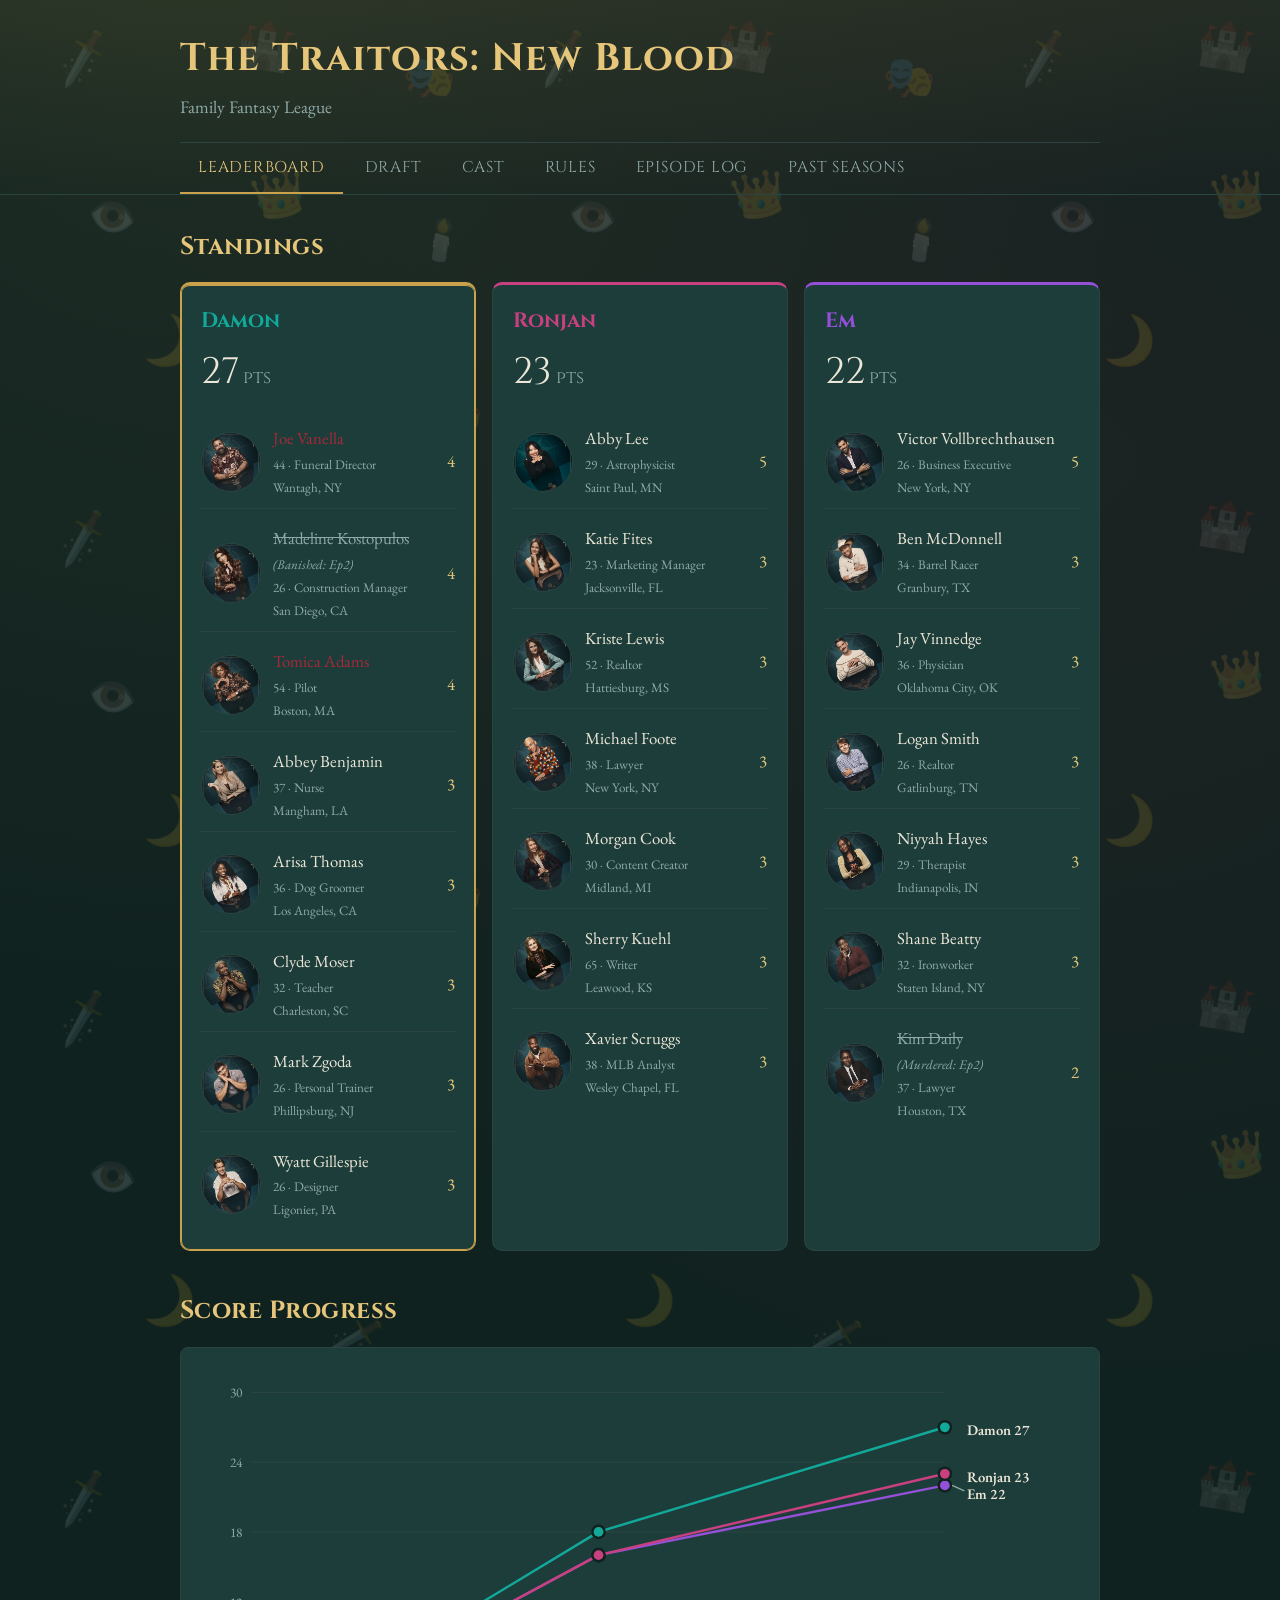
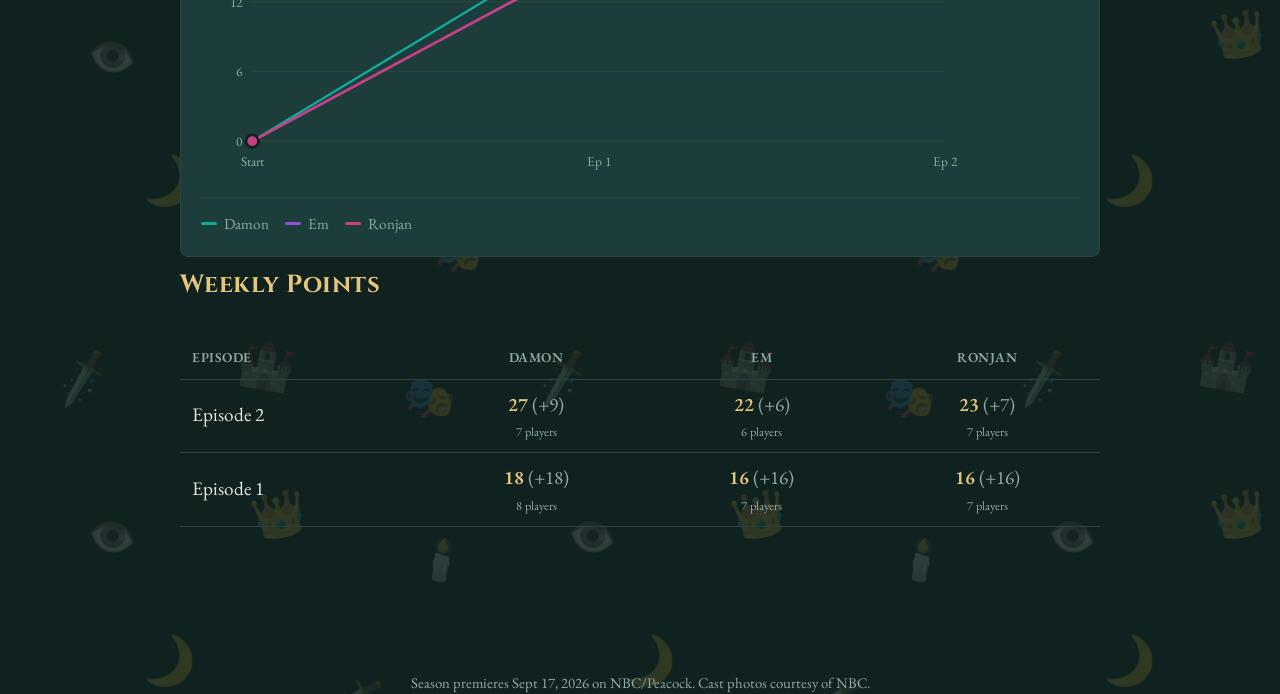
==== index.html @ eed666dd "Flip elimination note to "Verb: EpN" Ronjan's ask - "(Banished: Ep2)" reads better than "(Ep2, banis" ====
<!doctype html>
<html lang="en">
<head>
<meta charset="UTF-8">
<meta name="viewport" content="width=device-width, initial-scale=1.0">
<title>The Traitors: New Blood - Fantasy League</title>
<link rel="icon" href="data:image/svg+xml,%3Csvg xmlns='http://www.w3.org/2000/svg' viewBox='0 0 100 100'%3E%3Ctext y='.9em' font-size='90'%3E%F0%9F%97%A1%EF%B8%8F%3C/text%3E%3C/svg%3E">
<link rel="stylesheet" href="style.css">
</head>
<body>
<header class="site-header">
  <div class="wrap">
    <h1 class="site-title">The Traitors: New Blood</h1>
    <p class="site-subtitle">Family Fantasy League</p>
    <nav class="main-nav">
      <a href="index.html" class="active">Leaderboard</a>
      <a href="draft.html">Draft</a>
      <a href="cast.html">Cast</a>
      <a href="rules.html">Rules</a>
      <a href="log.html">Episode Log</a>
      <a href="season.html">Past Seasons</a>
    </nav>
  </div>
</header>

<div class="wrap">
  <h2>Standings</h2>
  <div id="leaderboard" class="owner-grid"></div>

  <h2>Score Progress</h2>
  <div id="chart-area"></div>

  <div id="weekly-section">
    <h2>Weekly Points</h2>
    <div class="table-scroll">
    <table class="history-table" id="weekly-table">
      <thead><tr id="weekly-head"></tr></thead>
      <tbody></tbody>
    </table>
    </div>
  </div>
</div>

<footer class="site-footer">Season premieres Sept 17, 2026 on NBC/Peacock. Cast photos courtesy of NBC.</footer>

<script type="module">
import {
  OWNERS, loadData, computeOwnerTotals, playerStatus, roleLabel, ELIMINATION_VERB,
  computeOwnerTotalsByEpisode, computeOwnerRosterCountsByEpisode,
} from './js/scoring.js';

const round1 = n => Math.round(n * 10) / 10;

const { players, events } = await loadData();

renderStandings();
renderScoreboard();

function renderStandings() {
  const { playerTotals, ownerTotals } = computeOwnerTotals(players, events);
  const drafted = players.some(p => p.owner);
  const board = document.getElementById('leaderboard');

  if (!drafted) {
    board.innerHTML = '<div class="empty-state">The draft hasn\'t happened yet. Head to the Draft page to get started.</div>';
    return;
  }

  const ranked = [...OWNERS].sort((a, b) => ownerTotals[b.id] - ownerTotals[a.id]);
  const topScore = ranked.length ? ownerTotals[ranked[0].id] : 0;

  board.innerHTML = ranked.map(owner => {
    const roster = players
      .filter(p => p.owner === owner.id)
      .sort((a, b) => (playerTotals[b.id] ?? 0) - (playerTotals[a.id] ?? 0));

    const rows = roster.map(p => {
      const pts = round1(playerTotals[p.id] ?? 0);
      const status = playerStatus(p.id, events);
      const isTraitor = roleLabel(p.id, events) !== 'Faithful';
      const cls = [status.eliminated ? 'eliminated' : '', isTraitor ? 'traitor' : ''].filter(Boolean).join(' ');
      const ptsCls = pts < 0 ? 'negative' : '';
      const elimNote = status.eliminated
        ? (() => {
            const verb = ELIMINATION_VERB[status.type] ?? status.type;
            const capVerb = verb.charAt(0).toUpperCase() + verb.slice(1);
            return ` <span class="pnote">(${capVerb}: Ep${status.episode})</span>`;
          })()
        : '';
      return `<li>
        <img class="avatar" src="${p.photo}" alt="">
        <span class="pinfo">
          <span class="pname ${cls}">${p.name}</span>${elimNote}
          <span class="pmeta">${p.age} &middot; ${p.profession}</span>
          <span class="pmeta">${p.hometown}</span>
        </span>
        <span class="ppoints ${ptsCls}">${pts}</span>
      </li>`;
    }).join('');

    const isLeader = ownerTotals[owner.id] === topScore && topScore !== 0;

    return `
      <div class="owner-card ${isLeader ? 'leader' : ''}" style="--owner-color: ${owner.color}">
        <h3>${owner.name}</h3>
        <div class="owner-score">${round1(ownerTotals[owner.id])}<span class="unit">pts</span></div>
        <ul class="roster-list">${rows || '<li><span class="pname">No players</span></li>'}</ul>
      </div>`;
  }).join('');
}

function renderScoreboard() {
  const rows = computeOwnerTotalsByEpisode(players, events);
  const rosterRows = computeOwnerRosterCountsByEpisode(players, events);
  const chartArea = document.getElementById('chart-area');

  if (rows.length < 2) {
    chartArea.innerHTML = '<div class="empty-state">No episodes logged yet. Check back after the premiere airs.</div>';
    document.getElementById('weekly-section').style.display = 'none';
    return;
  }

  renderChart(rows);
  renderWeeklyTable(rows, rosterRows);

  function renderChart(rows) {
    const W = 720, H = 340;
    const padL = 42, padR = 110, padT = 20, padB = 34;
    const plotW = W - padL - padR, plotH = H - padT - padB;

    const maxEp = rows[rows.length - 1].episode;
    const maxVal = Math.max(1, ...rows.flatMap(r => OWNERS.map(o => r.totals[o.id] ?? 0)));
    const yMax = Math.ceil(maxVal / 5) * 5 || 5;

    const x = ep => padL + (maxEp === 0 ? 0 : (ep / maxEp) * plotW);
    const y = val => padT + plotH - (val / yMax) * plotH;

    const svgNS = 'http://www.w3.org/2000/svg';
    const svg = document.createElementNS(svgNS, 'svg');
    svg.setAttribute('viewBox', `0 0 ${W} ${H}`);
    svg.classList.add('scoreboard-svg');
    svg.setAttribute('role', 'img');
    svg.setAttribute('aria-label', 'Cumulative fantasy points by owner, by episode');

    // Y gridlines (clean steps)
    const ySteps = 5;
    for (let i = 0; i <= ySteps; i++) {
      const val = (yMax / ySteps) * i;
      const gy = y(val);
      const line = document.createElementNS(svgNS, 'line');
      line.setAttribute('x1', padL); line.setAttribute('x2', W - padR);
      line.setAttribute('y1', gy); line.setAttribute('y2', gy);
      line.setAttribute('class', 'grid-line');
      svg.appendChild(line);

      const label = document.createElementNS(svgNS, 'text');
      label.setAttribute('x', padL - 8); label.setAttribute('y', gy + 4);
      label.setAttribute('class', 'axis-label'); label.setAttribute('text-anchor', 'end');
      label.textContent = String(round1(val));
      svg.appendChild(label);
    }

    // X ticks (episode numbers)
    rows.forEach(r => {
      const label = document.createElementNS(svgNS, 'text');
      label.setAttribute('x', x(r.episode)); label.setAttribute('y', H - padB + 20);
      label.setAttribute('class', 'axis-label'); label.setAttribute('text-anchor', 'middle');
      label.textContent = r.episode === 0 ? 'Start' : `Ep ${r.episode}`;
      svg.appendChild(label);
    });

    // Lines + end markers + end labels (with simple collision-nudge)
    const endYs = OWNERS.map(o => y(rows[rows.length - 1].totals[o.id] ?? 0));
    const minGap = 14;
    const nudged = endYs.slice();
    const order = OWNERS.map((_, i) => i).sort((a, b) => endYs[a] - endYs[b]);
    for (let i = 1; i < order.length; i++) {
      const prev = order[i - 1], cur = order[i];
      if (nudged[cur] - nudged[prev] < minGap) nudged[cur] = nudged[prev] + minGap;
    }

    OWNERS.forEach((owner, i) => {
      const pts = rows.map(r => `${x(r.episode)},${y(r.totals[owner.id] ?? 0)}`).join(' ');
      const poly = document.createElementNS(svgNS, 'polyline');
      poly.setAttribute('points', pts);
      poly.setAttribute('fill', 'none');
      poly.setAttribute('stroke', owner.color);
      poly.setAttribute('stroke-width', '2');
      poly.setAttribute('stroke-linejoin', 'round');
      poly.setAttribute('stroke-linecap', 'round');
      svg.appendChild(poly);

      rows.forEach(r => {
        const cx = x(r.episode), cy = y(r.totals[owner.id] ?? 0);
        const ring = document.createElementNS(svgNS, 'circle');
        ring.setAttribute('cx', cx); ring.setAttribute('cy', cy); ring.setAttribute('r', 6);
        ring.setAttribute('fill', 'var(--bg)');
        svg.appendChild(ring);
        const dot = document.createElementNS(svgNS, 'circle');
        dot.setAttribute('cx', cx); dot.setAttribute('cy', cy); dot.setAttribute('r', 4);
        dot.setAttribute('fill', owner.color);
        svg.appendChild(dot);
      });

      // End label: leader line if nudged away from its true end-y
      const trueEndY = endYs[i], labelY = nudged[i];
      const endX = x(rows[rows.length - 1].episode);
      if (Math.abs(labelY - trueEndY) > 0.5) {
        const leader = document.createElementNS(svgNS, 'line');
        leader.setAttribute('x1', endX + 6); leader.setAttribute('x2', endX + 16);
        leader.setAttribute('y1', trueEndY); leader.setAttribute('y2', labelY);
        leader.setAttribute('class', 'leader-line');
        svg.appendChild(leader);
      }
      const label = document.createElementNS(svgNS, 'text');
      label.setAttribute('x', endX + 18); label.setAttribute('y', labelY + 4);
      label.setAttribute('class', 'end-label');
      label.textContent = `${owner.name} ${round1(rows[rows.length - 1].totals[owner.id] ?? 0)}`;
      svg.appendChild(label);
    });

    // Crosshair + tooltip layer
    const crosshair = document.createElementNS(svgNS, 'line');
    crosshair.setAttribute('y1', padT); crosshair.setAttribute('y2', H - padB);
    crosshair.setAttribute('class', 'crosshair'); crosshair.setAttribute('visibility', 'hidden');
    svg.appendChild(crosshair);

    const hitLayer = document.createElementNS(svgNS, 'rect');
    hitLayer.setAttribute('x', padL); hitLayer.setAttribute('y', padT);
    hitLayer.setAttribute('width', plotW); hitLayer.setAttribute('height', plotH);
    hitLayer.setAttribute('fill', 'transparent');
    svg.appendChild(hitLayer);

    const wrap = document.createElement('div');
    wrap.className = 'scoreboard-chart card';
    wrap.appendChild(svg);

    const legend = document.createElement('div');
    legend.className = 'chart-legend';
    OWNERS.forEach(o => {
      const item = document.createElement('span');
      item.className = 'legend-item';
      const swatch = document.createElement('span');
      swatch.className = 'legend-swatch';
      swatch.style.background = o.color;
      item.appendChild(swatch);
      const label = document.createElement('span');
      label.textContent = o.name;
      item.appendChild(label);
      legend.appendChild(item);
    });
    wrap.appendChild(legend);

    const tooltip = document.createElement('div');
    tooltip.className = 'chart-tooltip';
    tooltip.hidden = true;
    wrap.appendChild(tooltip);

    function showTooltip(clientEp) {
      const r = rows.find(r => r.episode === clientEp);
      if (!r) return;
      tooltip.innerHTML = '';
      const title = document.createElement('div');
      title.className = 'tt-title';
      title.textContent = r.episode === 0 ? 'Start' : `Episode ${r.episode}`;
      tooltip.appendChild(title);
      OWNERS.forEach(o => {
        const row = document.createElement('div');
        row.className = 'tt-row';
        const key = document.createElement('span');
        key.className = 'tt-key';
        key.style.background = o.color;
        row.appendChild(key);
        const name = document.createElement('span');
        name.className = 'tt-name';
        name.textContent = o.name;
        row.appendChild(name);
        const val = document.createElement('span');
        val.className = 'tt-val';
        val.textContent = round1(r.totals[o.id] ?? 0);
        row.appendChild(val);
        tooltip.appendChild(row);
      });
      tooltip.hidden = false;
      const svgRect = svg.getBoundingClientRect();
      const scale = svgRect.width / W;
      const px = x(r.episode) * scale;
      tooltip.style.left = Math.min(px + 12, svgRect.width - tooltip.offsetWidth - 4) + 'px';
      tooltip.style.top = '4px';
      crosshair.setAttribute('x1', x(r.episode));
      crosshair.setAttribute('x2', x(r.episode));
      crosshair.setAttribute('visibility', 'visible');
    }

    function hideTooltip() {
      tooltip.hidden = true;
      crosshair.setAttribute('visibility', 'hidden');
    }

    function nearestEpisode(evtX) {
      const svgRect = svg.getBoundingClientRect();
      const scale = W / svgRect.width;
      const localX = (evtX - svgRect.left) * scale;
      let best = rows[0].episode, bestDist = Infinity;
      rows.forEach(r => {
        const d = Math.abs(x(r.episode) - localX);
        if (d < bestDist) { bestDist = d; best = r.episode; }
      });
      return best;
    }

    hitLayer.addEventListener('pointermove', evt => showTooltip(nearestEpisode(evt.clientX)));
    hitLayer.addEventListener('pointerleave', hideTooltip);
    hitLayer.addEventListener('pointerdown', evt => showTooltip(nearestEpisode(evt.clientX)));

    chartArea.appendChild(wrap);
  }

  function renderWeeklyTable(rows, rosterRows) {
    const head = document.getElementById('weekly-head');
    head.innerHTML = ['<th>Episode</th>', ...OWNERS.map(o => `<th>${o.name}</th>`)].join('');

    const tbody = document.querySelector('#weekly-table tbody');
    const body = [];
    for (let i = 1; i < rows.length; i++) {
      const prev = rows[i - 1], cur = rows[i];
      const roster = rosterRows[i].counts;
      const cells = OWNERS.map(o => {
        const cume = round1(cur.totals[o.id] ?? 0);
        const gain = round1(cume - round1(prev.totals[o.id] ?? 0));
        const deltaCls = gain < 0 ? ' negative' : '';
        const sign = gain > 0 ? '+' : '';
        const n = roster[o.id] ?? 0;
        const playerWord = n === 1 ? 'player' : 'players';
        return `<td class="score"><span class="wk-pts">${cume} <span class="wk-delta${deltaCls}">(${sign}${gain})</span></span><span class="wk-roster">${n} ${playerWord}</span></td>`;
      }).join('');
      body.push(`<tr><td class="pname">Episode ${cur.episode}</td>${cells}</tr>`);
    }
    body.reverse();
    tbody.innerHTML = body.join('');
  }
}
</script>
</body>
</html>
---- style.css ----
@import url('https://fonts.googleapis.com/css2?family=Cinzel:wght@500;700&family=EB+Garamond:wght@400;600;700&display=swap');

:root {
  --bg: #102220;
  --bg-raised: #163330;
  --bg-card: #1c3d39;
  --border: #2a4442;
  --gold: #c9a24b;
  --gold-bright: #e6c67a;
  --red: #a6293a;
  --green: #4f8f6b;
  --text: #ece6d8;
  --text-dim: #8faaa8;
  --font-display: 'Cinzel', Georgia, serif;
  --font-body: 'EB Garamond', Georgia, 'Times New Roman', serif;
  --bg-pattern: url("[data-uri]");
}

* { box-sizing: border-box; }

body {
  margin: 0;
  background-color: var(--bg);
  background-image:
    var(--bg-pattern),
    radial-gradient(circle at 15% 0%, rgba(201, 162, 75, 0.08), transparent 40%),
    radial-gradient(circle at 85% 20%, rgba(166, 41, 58, 0.08), transparent 45%);
  background-repeat: repeat, no-repeat, no-repeat;
  color: var(--text);
  font-family: var(--font-body);
  font-size: 1.2rem;
  line-height: 1.6;
}

a { color: var(--gold-bright); }

.wrap {
  max-width: 960px;
  margin: 0 auto;
  padding: 0 20px 64px;
}

header.site-header {
  border-bottom: 1px solid var(--border);
  background: linear-gradient(180deg, rgba(201,162,75,0.08), transparent);
  margin-bottom: 32px;
}

header.site-header .wrap {
  padding-top: 28px;
  padding-bottom: 0;
}

h1.site-title {
  font-family: var(--font-display);
  font-size: 2.4rem;
  letter-spacing: 0.03em;
  color: var(--gold-bright);
  margin: 0 0 4px;
}

.site-subtitle {
  color: var(--text-dim);
  margin: 0 0 20px;
  font-size: 1.1rem;
}

nav.main-nav {
  display: flex;
  flex-wrap: nowrap;
  gap: 4px;
  overflow-x: auto;
  border-top: 1px solid var(--border);
}

nav.main-nav a {
  flex: 0 0 auto;
  padding: 12px 18px;
  color: var(--text-dim);
  text-decoration: none;
  font-family: var(--font-display);
  font-size: 0.98rem;
  letter-spacing: 0.05em;
  text-transform: uppercase;
  border-bottom: 2px solid transparent;
  white-space: nowrap;
}

nav.main-nav a:hover { color: var(--gold-bright); }

nav.main-nav a.active {
  color: var(--gold-bright);
  border-bottom-color: var(--gold);
}

h2 {
  font-family: var(--font-display);
  color: var(--gold-bright);
  font-size: 1.55rem;
  letter-spacing: 0.02em;
  margin: 40px 0 16px;
}

h2:first-of-type { margin-top: 0; }

.card {
  background: var(--bg-card);
  border: 1px solid var(--border);
  border-radius: 8px;
  padding: 20px;
}

.owner-grid {
  display: grid;
  grid-template-columns: repeat(auto-fit, minmax(260px, 1fr));
  gap: 16px;
}

.owner-card {
  background: var(--bg-card);
  border: 1px solid var(--border);
  border-top: 3px solid var(--owner-color, var(--border));
  border-radius: 10px;
  padding: 20px;
}

.owner-card.leader {
  border-color: var(--gold);
  box-shadow: 0 0 0 1px var(--gold) inset;
}

.owner-card h3 {
  font-family: var(--font-display);
  color: var(--owner-color, var(--gold-bright));
  margin: 0 0 2px;
  font-size: 1.3rem;
}

.owner-score {
  font-family: var(--font-display);
  font-size: 2.3rem;
  color: var(--text);
  margin: 4px 0 14px;
}

.owner-score .unit { font-size: 1.1rem; color: var(--text-dim); margin-left: 4px; }

.roster-list {
  list-style: none;
  margin: 0;
  padding: 0;
  display: flex;
  flex-direction: column;
  gap: 6px;
}

.roster-list li {
  display: flex;
  align-items: center;
  gap: 12px;
  padding: 10px 0;
  border-bottom: 1px solid var(--border);
  font-size: 1.05rem;
}

.roster-list li:last-child { border-bottom: none; }

.roster-list .pinfo {
  display: flex;
  flex-direction: column;
  gap: 2px;
  min-width: 0;
  flex: 1;
}

.avatar {
  width: 30px;
  height: 30px;
  border-radius: 50%;
  object-fit: cover;
  object-position: top center;
  flex: 0 0 auto;
  border: 1px solid var(--border);
}

.roster-list .avatar { width: 60px; height: 60px; }

.roster-list .pname { color: var(--text); }
.roster-list .pname.eliminated { color: var(--text-dim); text-decoration: line-through; }
.roster-list .pname.traitor { color: var(--red); }
.roster-list .pmeta { display: block; font-size: 0.82rem; color: var(--text-dim); }
.roster-list .pnote { display: block; font-size: 0.82rem; color: var(--text-dim); font-style: italic; }
.roster-list .ppoints { flex: 0 0 auto; color: var(--gold-bright); font-variant-numeric: tabular-nums; }
.roster-list .ppoints.negative { color: var(--red); }

.empty-state {
  color: var(--text-dim);
  font-style: italic;
  padding: 24px;
  text-align: center;
  border: 1px dashed var(--border);
  border-radius: 8px;
}

table.rules-table {
  width: 100%;
  border-collapse: collapse;
  margin: 16px 0 32px;
}

table.rules-table th, table.rules-table td {
  text-align: left;
  padding: 10px 12px;
  border-bottom: 1px solid var(--border);
}

table.rules-table th {
  color: var(--text-dim);
  font-weight: 600;
  font-size: 0.9rem;
  text-transform: uppercase;
  letter-spacing: 0.04em;
}

table.rules-table td.points {
  font-variant-numeric: tabular-nums;
  text-align: right;
  color: var(--gold-bright);
  white-space: nowrap;
}

table.rules-table td.points.negative { color: var(--red); }

.prose p { margin: 0 0 14px; color: var(--text); }
.prose ul { margin: 0 0 14px; padding-left: 22px; }
.prose li { margin-bottom: 6px; }

/* Draft page */
.draft-status {
  display: flex;
  align-items: center;
  justify-content: space-between;
  flex-wrap: wrap;
  gap: 12px;
  margin-bottom: 20px;
}

.on-the-clock {
  font-family: var(--font-display);
  font-size: 1.3rem;
}

.on-the-clock .owner-name { color: var(--gold-bright); }

.btn {
  font-family: var(--font-body);
  font-size: 1rem;
  font-weight: 600;
  padding: 9px 16px;
  border-radius: 6px;
  border: 1px solid var(--border);
  background: var(--bg-raised);
  color: var(--text);
  cursor: pointer;
}

.btn:hover { border-color: var(--gold); color: var(--gold-bright); }
.btn:disabled { opacity: 0.4; cursor: not-allowed; }

.btn.primary { border-color: var(--gold); color: var(--gold-bright); }

.draft-board {
  display: grid;
  grid-template-columns: repeat(auto-fit, minmax(220px, 1fr));
  gap: 16px;
  margin-bottom: 32px;
}

.pool-grid {
  display: grid;
  grid-template-columns: repeat(auto-fill, minmax(280px, 1fr));
  gap: 16px;
}

.pool-card {
  display: flex;
  flex-direction: column;
  align-items: stretch;
  background: var(--bg-card);
  border: 1px solid var(--border);
  border-radius: 10px;
  padding: 0;
  overflow: hidden;
  cursor: pointer;
  text-align: left;
}

.pool-card:hover { border-color: var(--gold); }

.pool-card .photo-wrap {
  width: 100%;
  aspect-ratio: 3 / 4;
  overflow: hidden;
  background: var(--bg-raised);
}

.pool-card .photo-wrap img {
  width: 100%;
  height: 100%;
  object-fit: cover;
  object-position: top center;
  display: block;
}

.pool-card .pinfo {
  min-width: 0;
  padding: 12px 14px;
}

.pool-card .pname {
  display: block;
  font-weight: 600;
  color: var(--text);
  font-size: 1.2rem;
}

.pool-card .pmeta {
  display: block;
  font-size: 1rem;
  color: var(--text-dim);
  margin-top: 3px;
}

/* Cast profile page */
.cast-grid {
  display: grid;
  grid-template-columns: repeat(auto-fill, minmax(190px, 1fr));
  gap: 16px;
}

.cast-card {
  background: var(--bg-card);
  border: 1px solid var(--border);
  border-radius: 10px;
  overflow: hidden;
}

.cast-card .photo-wrap {
  width: 100%;
  aspect-ratio: 3 / 4;
  overflow: hidden;
  background: var(--bg-raised);
}

.cast-card img {
  width: 100%;
  height: 100%;
  object-fit: cover;
  object-position: top center;
  display: block;
}

.cast-card .cast-info { padding: 12px 14px; }

.cast-card .cast-name {
  font-family: var(--font-display);
  color: var(--gold-bright);
  font-size: 1.15rem;
  margin: 0 0 2px;
}

.cast-card .cast-meta {
  color: var(--text-dim);
  font-size: 0.98rem;
  margin: 0;
}

.photo-credit {
  color: var(--text-dim);
  font-size: 0.92rem;
  margin: -8px 0 20px;
}

.actions-row {
  display: flex;
  gap: 10px;
  flex-wrap: wrap;
  margin: 20px 0;
}

/* Log page */
.log-list { display: flex; flex-direction: column; gap: 10px; }

.log-episode {
  font-family: var(--font-display);
  color: var(--gold-bright);
  font-size: 1.35rem;
  margin: 28px 0 10px;
}

.log-row {
  display: flex;
  justify-content: space-between;
  gap: 12px;
  padding: 10px 14px;
  background: var(--bg-card);
  border: 1px solid var(--border);
  border-radius: 6px;
  font-size: 1.05rem;
}

.log-row .lp { font-weight: 600; }
.log-row .le { color: var(--text-dim); }
.log-row .lpts { font-variant-numeric: tabular-nums; color: var(--gold-bright); white-space: nowrap; }
.log-row .lpts.negative { color: var(--red); }

footer.site-footer {
  text-align: center;
  color: var(--text-dim);
  font-size: 0.92rem;
  margin-top: 48px;
}

/* Past Seasons */
.season-grid {
  display: grid;
  grid-template-columns: repeat(auto-fit, minmax(260px, 1fr));
  gap: 16px;
}

.season-card {
  display: block;
  background: var(--bg-card);
  border: 1px solid var(--border);
  border-radius: 10px;
  padding: 20px;
  text-decoration: none;
  color: inherit;
}

.season-card:hover { border-color: var(--gold); }

.season-card h3 {
  font-family: var(--font-display);
  color: var(--gold-bright);
  margin: 0 0 8px;
  font-size: 1.2rem;
}

.season-card .winners { color: var(--text); font-weight: 600; margin: 0 0 6px; }
.season-card .note { color: var(--text-dim); margin: 0; font-size: 0.95rem; }

.season-tabs {
  display: flex;
  flex-wrap: nowrap;
  overflow-x: auto;
  gap: 8px;
  margin-bottom: 24px;
}

.season-tabs a {
  flex: 0 0 auto;
  padding: 8px 16px;
  border: 1px solid var(--border);
  border-radius: 20px;
  color: var(--text-dim);
  text-decoration: none;
  font-family: var(--font-display);
  font-size: 0.9rem;
  white-space: nowrap;
}

.season-tabs a.active {
  color: var(--gold-bright);
  border-color: var(--gold);
}

table.history-table {
  width: 100%;
  border-collapse: collapse;
  margin: 16px 0 32px;
}

table.history-table th, table.history-table td {
  text-align: left;
  padding: 10px 12px;
  border-bottom: 1px solid var(--border);
}

table.history-table th {
  color: var(--text-dim);
  font-weight: 600;
  font-size: 0.85rem;
  text-transform: uppercase;
  letter-spacing: 0.04em;
}

table.history-table td.rank { color: var(--text-dim); font-variant-numeric: tabular-nums; }
table.history-table td.score { font-variant-numeric: tabular-nums; color: var(--gold-bright); text-align: right; font-weight: 600; }
table.history-table tr.winner-row { background: rgba(201, 162, 75, 0.08); }
table.history-table td.pname { white-space: nowrap; }

.table-scroll { overflow-x: auto; }

.role-badge {
  display: inline-block;
  padding: 2px 9px;
  border-radius: 20px;
  font-size: 0.82rem;
  border: 1px solid var(--border);
  color: var(--text-dim);
}

.role-badge.traitor { color: var(--red); border-color: var(--red); }
.role-badge.recruited { color: var(--gold-bright); border-color: var(--gold); }

/* Draft summary (post-draft) */
.summary-pick {
  display: flex;
  align-items: center;
  gap: 14px;
  padding: 12px 0;
  border-bottom: 1px solid var(--border);
}

.summary-pick:last-child { border-bottom: none; }

.summary-pick .thumb {
  width: 52px;
  height: 52px;
  border-radius: 10px;
  object-fit: cover;
  object-position: top center;
  flex: 0 0 auto;
  border: 1px solid var(--border);
}

.summary-pick .info { min-width: 0; flex: 1; }
.summary-pick .pname { display: block; font-weight: 600; color: var(--text); }
.summary-pick .pmeta { display: block; font-size: 0.85rem; color: var(--text-dim); margin-top: 2px; }
.summary-pick .pickno { flex: 0 0 auto; font-family: var(--font-display); color: var(--gold-bright); font-size: 0.95rem; }

/* Scoreboard chart */
.scoreboard-chart {
  position: relative;
  margin-bottom: 8px;
}

.scoreboard-svg {
  width: 100%;
  height: auto;
  display: block;
  font-family: var(--font-body);
  overflow: visible;
}

.scoreboard-svg .grid-line { stroke: var(--border); stroke-width: 1; }
.scoreboard-svg .axis-label { fill: var(--text-dim); font-size: 11px; }
.scoreboard-svg .end-label { fill: var(--text); font-size: 12px; font-weight: 600; dominant-baseline: middle; }
.scoreboard-svg .leader-line { stroke: var(--text-dim); stroke-width: 1; }
.scoreboard-svg .crosshair { stroke: var(--text-dim); stroke-width: 1; stroke-dasharray: 3 3; }

.chart-legend {
  display: flex;
  flex-wrap: wrap;
  gap: 16px;
  margin-top: 14px;
  padding-top: 14px;
  border-top: 1px solid var(--border);
}

.legend-item {
  display: flex;
  align-items: center;
  gap: 7px;
  color: var(--text-dim);
  font-size: 0.95rem;
}

.legend-swatch {
  display: inline-block;
  width: 16px;
  height: 3px;
  border-radius: 2px;
}

.chart-tooltip {
  position: absolute;
  background: var(--bg-raised);
  border: 1px solid var(--border);
  border-radius: 6px;
  padding: 8px 10px;
  pointer-events: none;
  min-width: 130px;
  box-shadow: 0 4px 12px rgba(0,0,0,0.35);
}

.chart-tooltip .tt-title {
  font-family: var(--font-display);
  color: var(--gold-bright);
  font-size: 0.88rem;
  margin-bottom: 6px;
}

.chart-tooltip .tt-row {
  display: flex;
  align-items: center;
  gap: 7px;
  font-size: 0.92rem;
  padding: 2px 0;
}

.chart-tooltip .tt-key {
  display: inline-block;
  width: 12px;
  height: 3px;
  border-radius: 2px;
  flex: 0 0 auto;
}

.chart-tooltip .tt-name { color: var(--text-dim); flex: 1; }
.chart-tooltip .tt-val { color: var(--text); font-weight: 600; font-variant-numeric: tabular-nums; }

table.history-table td.score.negative { color: var(--red); }

#weekly-table th:not(:first-child),
#weekly-table td.score {
  text-align: center;
}

.wk-pts { display: block; }
.wk-delta { color: var(--text-dim); font-weight: 400; }
.wk-delta.negative { color: var(--red); }
.wk-roster {
  display: block;
  font-weight: 400;
  font-size: 0.78rem;
  color: var(--text-dim);
  font-variant-numeric: tabular-nums;
  margin-top: 2px;
}
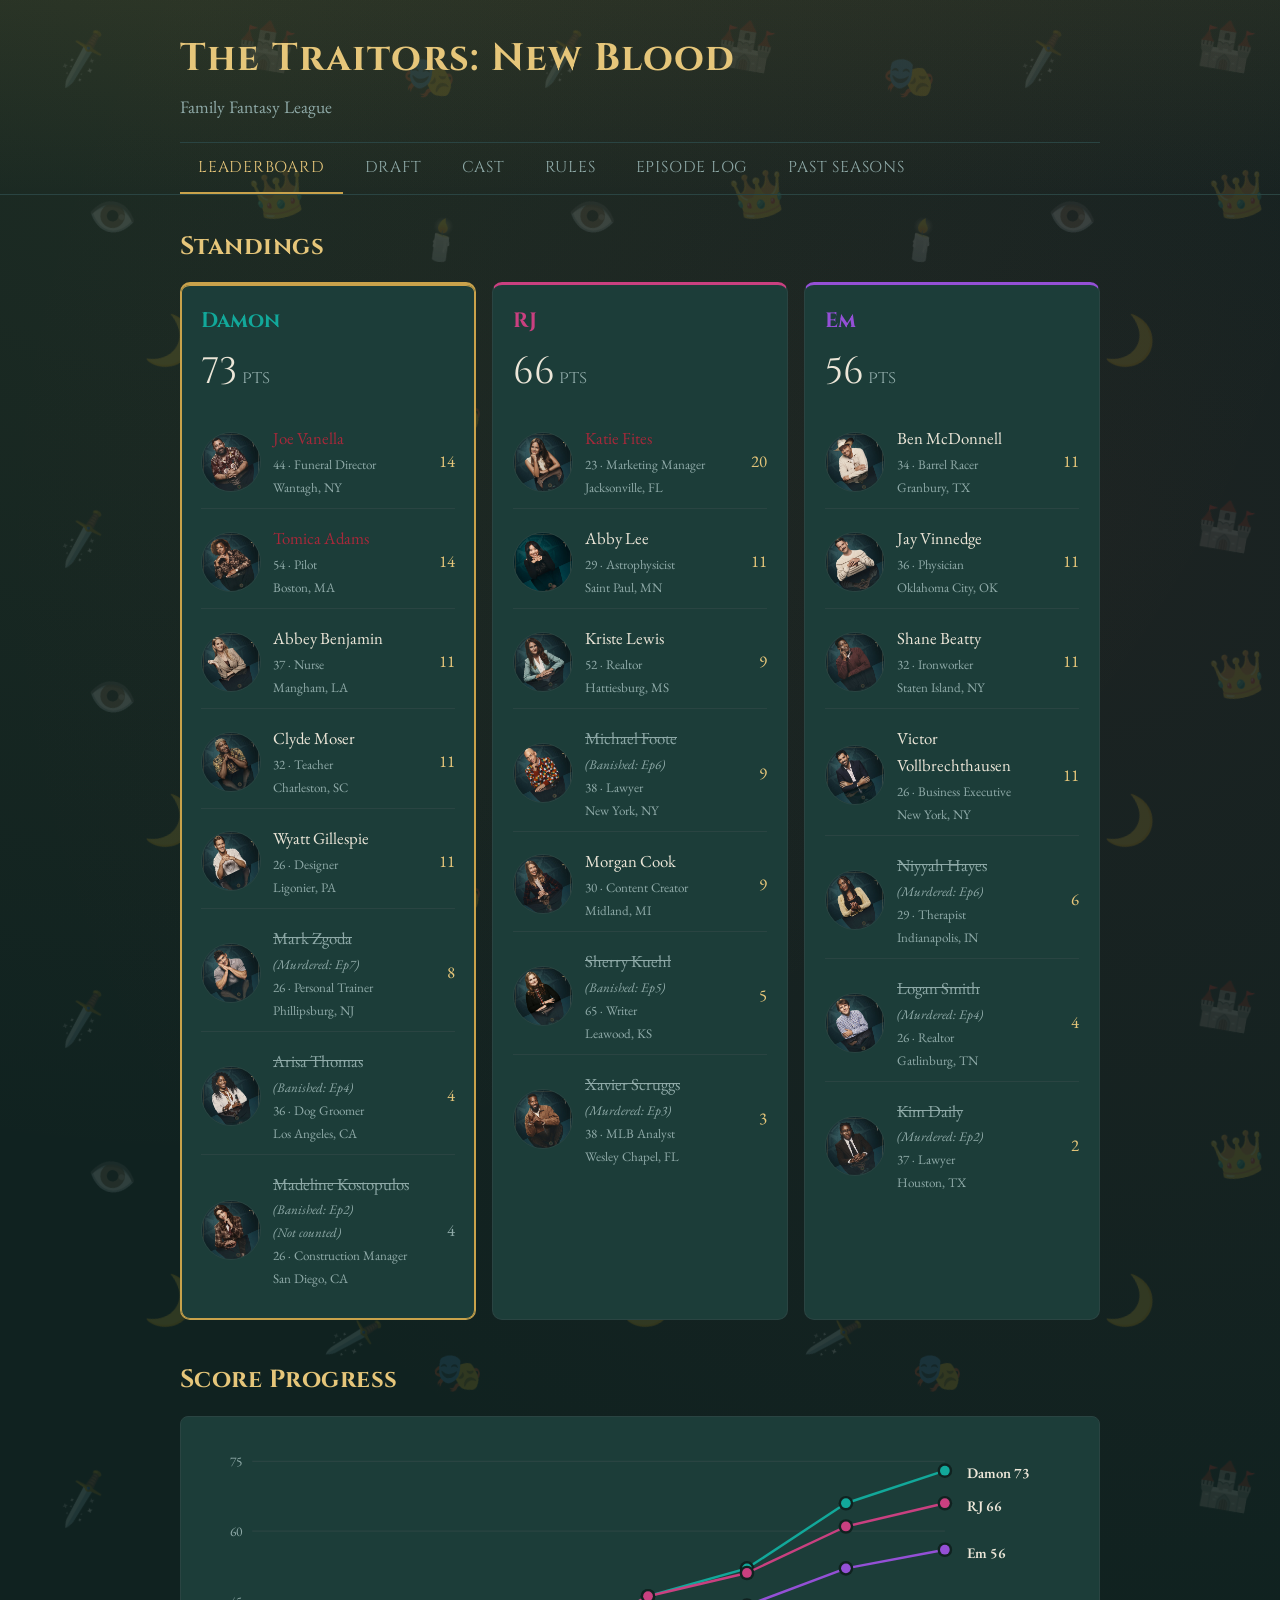
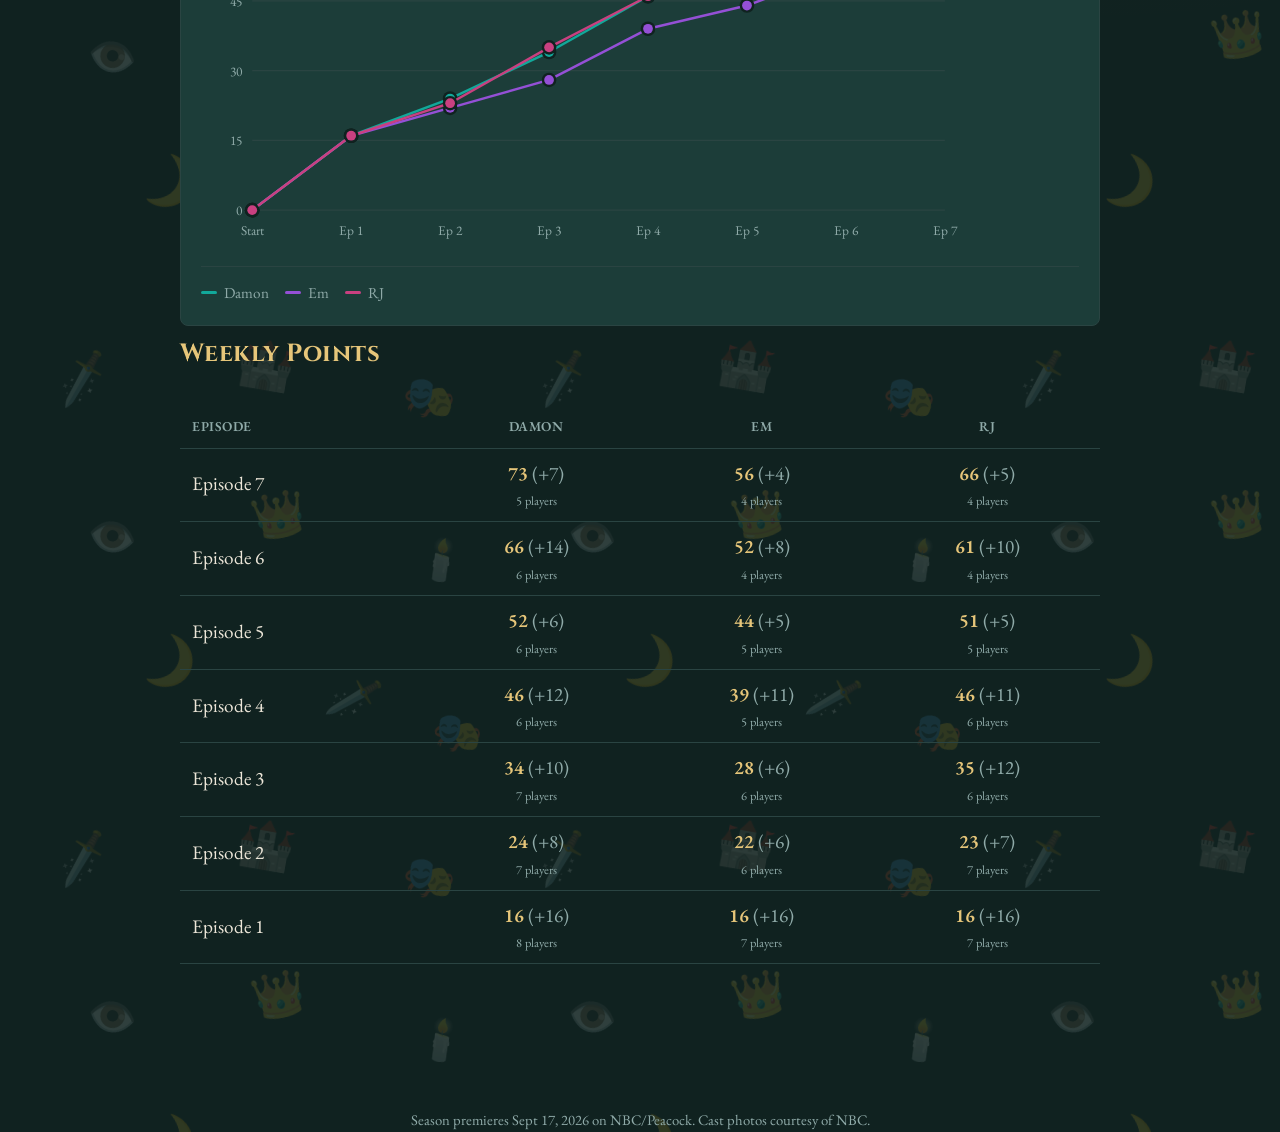
==== commit 414527e7: "Count only each team's top 7 scorers; drop Damon's lowest Co-Authored-By: Claude Opus 5.5 <noreply@a" ====
--- a/index.html
+++ b/index.html
@@ -57,7 +57,7 @@
 renderScoreboard();
 
 function renderStandings() {
-  const { playerTotals, ownerTotals } = computeOwnerTotals(players, events);
+  const { playerTotals, ownerTotals, droppedPlayers } = computeOwnerTotals(players, events);
   const drafted = players.some(p => p.owner);
   const board = document.getElementById('leaderboard');
 
@@ -79,7 +79,9 @@
       const status = playerStatus(p.id, events);
       const isTraitor = roleLabel(p.id, events) !== 'Faithful';
       const cls = [status.eliminated ? 'eliminated' : '', isTraitor ? 'traitor' : ''].filter(Boolean).join(' ');
-      const ptsCls = pts < 0 ? 'negative' : '';
+      const dropped = droppedPlayers.has(p.id);
+      const ptsCls = [pts < 0 ? 'negative' : '', dropped ? 'dropped' : ''].filter(Boolean).join(' ');
+      const dropNote = dropped ? ' <span class="pnote">(Not counted)</span>' : '';
       const elimNote = status.eliminated
         ? (() => {
             const verb = ELIMINATION_VERB[status.type] ?? status.type;
@@ -90,7 +92,7 @@
       return `<li>
         <img class="avatar" src="${p.photo}" alt="">
         <span class="pinfo">
-          <span class="pname ${cls}">${p.name}</span>${elimNote}
+          <span class="pname ${cls}">${p.name}</span>${elimNote}${dropNote}
           <span class="pmeta">${p.age} &middot; ${p.profession}</span>
           <span class="pmeta">${p.hometown}</span>
         </span>
@@ -341,5 +343,6 @@
   }
 }
 </script>
+<script src="js/iframe-resize.js"></script>
 </body>
 </html>
--- a/style.css
+++ b/style.css
@@ -192,6 +192,7 @@
 .roster-list .pnote { display: block; font-size: 0.82rem; color: var(--text-dim); font-style: italic; }
 .roster-list .ppoints { flex: 0 0 auto; color: var(--gold-bright); font-variant-numeric: tabular-nums; }
 .roster-list .ppoints.negative { color: var(--red); }
+.roster-list .ppoints.dropped { color: var(--text-dim); }
 
 .empty-state {
   color: var(--text-dim);
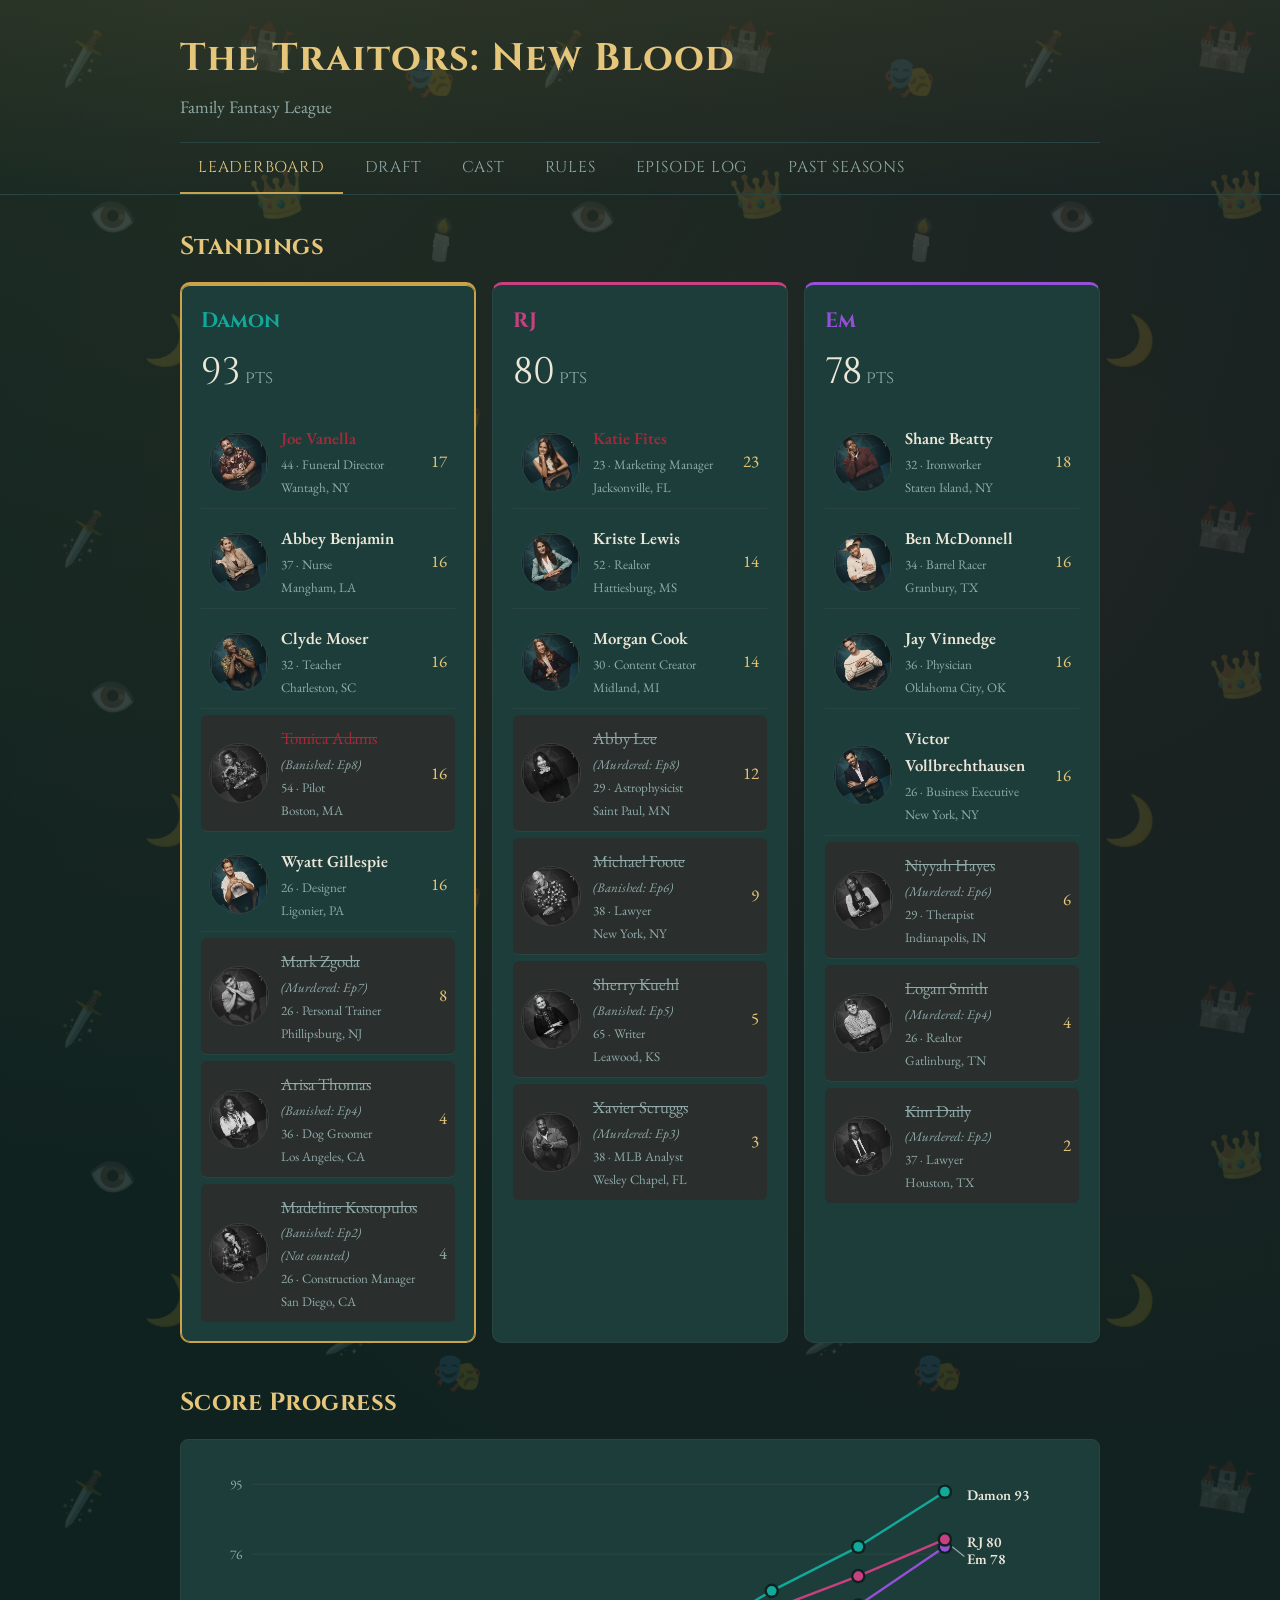
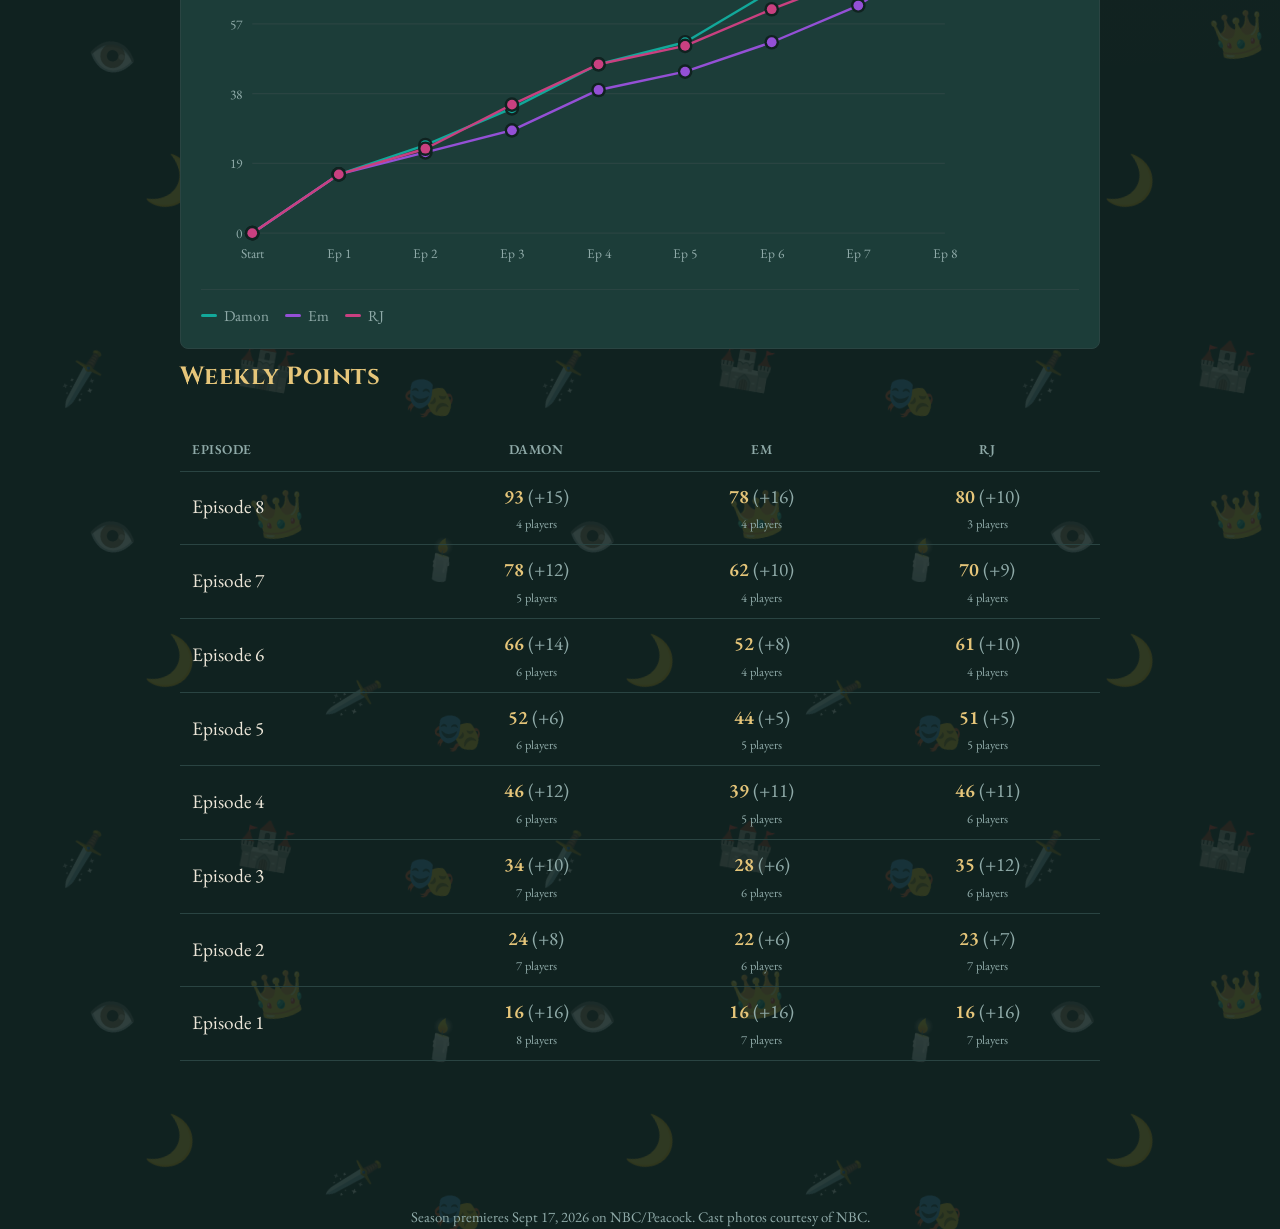
==== commit 1d6dce0c: "Standings: bold living players, gray out eliminated rows Eliminated rows get a gray background and a" ====
--- a/index.html
+++ b/index.html
@@ -89,7 +89,7 @@
             return ` <span class="pnote">(${capVerb}: Ep${status.episode})</span>`;
           })()
         : '';
-      return `<li>
+      return `<li${status.eliminated ? ' class="out"' : ''}>
         <img class="avatar" src="${p.photo}" alt="">
         <span class="pinfo">
           <span class="pname ${cls}">${p.name}</span>${elimNote}${dropNote}
@@ -106,7 +106,7 @@
       <div class="owner-card ${isLeader ? 'leader' : ''}" style="--owner-color: ${owner.color}">
         <h3>${owner.name}</h3>
         <div class="owner-score">${round1(ownerTotals[owner.id])}<span class="unit">pts</span></div>
-        <ul class="roster-list">${rows || '<li><span class="pname">No players</span></li>'}</ul>
+        <ul class="roster-list standings-roster">${rows || '<li><span class="pname">No players</span></li>'}</ul>
       </div>`;
   }).join('');
 }
--- a/style.css
+++ b/style.css
@@ -187,6 +187,11 @@
 
 .roster-list .pname { color: var(--text); }
 .roster-list .pname.eliminated { color: var(--text-dim); text-decoration: line-through; }
+.standings-roster li { padding: 10px 8px; }
+.standings-roster .pname { font-weight: 600; }
+.standings-roster .pname.eliminated { font-weight: 400; }
+.standings-roster li.out { background: #2a2e2d; border-radius: 6px; }
+.standings-roster li.out .avatar { filter: grayscale(1); }
 .roster-list .pname.traitor { color: var(--red); }
 .roster-list .pmeta { display: block; font-size: 0.82rem; color: var(--text-dim); }
 .roster-list .pnote { display: block; font-size: 0.82rem; color: var(--text-dim); font-style: italic; }
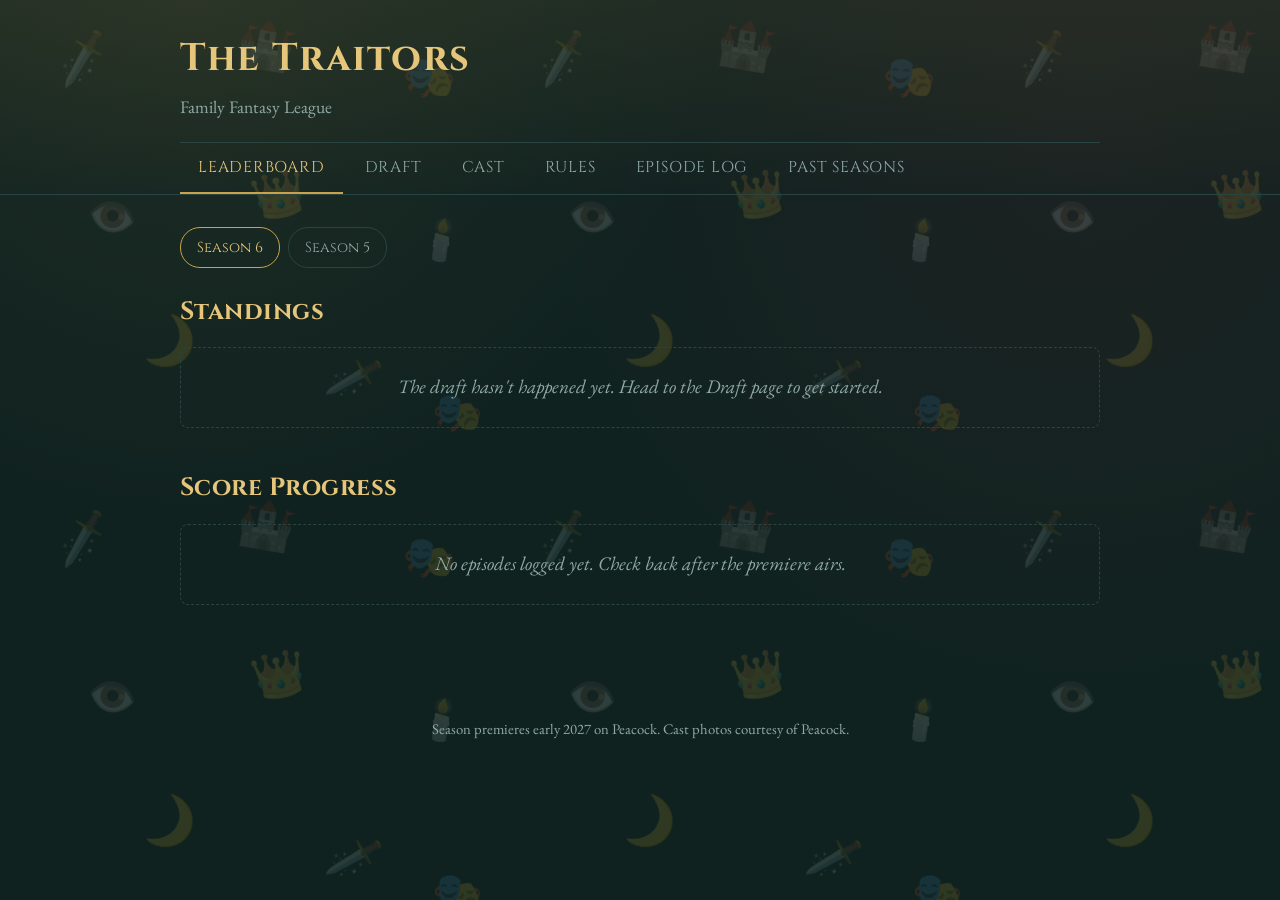
==== commit 33b26bee: "Retool for multiple league seasons; add Season 6 cast Per-season data (data/seasons/N) and photos (i" ====
--- a/index.html
+++ b/index.html
@@ -3,14 +3,14 @@
 <head>
 <meta charset="UTF-8">
 <meta name="viewport" content="width=device-width, initial-scale=1.0">
-<title>The Traitors: New Blood - Fantasy League</title>
+<title>The Traitors - Fantasy League</title>
 <link rel="icon" href="data:image/svg+xml,%3Csvg xmlns='http://www.w3.org/2000/svg' viewBox='0 0 100 100'%3E%3Ctext y='.9em' font-size='90'%3E%F0%9F%97%A1%EF%B8%8F%3C/text%3E%3C/svg%3E">
 <link rel="stylesheet" href="style.css">
 </head>
 <body>
 <header class="site-header">
   <div class="wrap">
-    <h1 class="site-title">The Traitors: New Blood</h1>
+    <h1 class="site-title">The Traitors</h1>
     <p class="site-subtitle">Family Fantasy League</p>
     <nav class="main-nav">
       <a href="index.html" class="active">Leaderboard</a>
@@ -24,6 +24,7 @@
 </header>
 
 <div class="wrap">
+  <div class="season-tabs" id="league-season-tabs"></div>
   <h2>Standings</h2>
   <div id="leaderboard" class="owner-grid"></div>
 
@@ -41,17 +42,20 @@
   </div>
 </div>
 
-<footer class="site-footer">Season premieres Sept 17, 2026 on NBC/Peacock. Cast photos courtesy of NBC.</footer>
+<footer class="site-footer"></footer>
 
 <script type="module">
 import {
   OWNERS, loadData, computeOwnerTotals, playerStatus, roleLabel, ELIMINATION_VERB,
   computeOwnerTotalsByEpisode, computeOwnerRosterCountsByEpisode,
 } from './js/scoring.js';
+import { loadLeague, applySeasonChrome, champBadge, champBadgeText, metaLines } from './js/season.js';
 
 const round1 = n => Math.round(n * 10) / 10;
 
-const { players, events } = await loadData();
+const { league, season } = await loadLeague();
+applySeasonChrome(league, season);
+const { players, events } = await loadData(season.id);
 
 renderStandings();
 renderScoreboard();
@@ -93,8 +97,7 @@
         <img class="avatar" src="${p.photo}" alt="">
         <span class="pinfo">
           <span class="pname ${cls}">${p.name}</span>${elimNote}${dropNote}
-          <span class="pmeta">${p.age} &middot; ${p.profession}</span>
-          <span class="pmeta">${p.hometown}</span>
+          ${metaLines(p).map(m => `<span class="pmeta">${m}</span>`).join('')}
         </span>
         <span class="ppoints ${ptsCls}">${pts}</span>
       </li>`;
@@ -104,7 +107,7 @@
 
     return `
       <div class="owner-card ${isLeader ? 'leader' : ''}" style="--owner-color: ${owner.color}">
-        <h3>${owner.name}</h3>
+        <h3>${owner.name}${champBadge(owner.id, season)}</h3>
         <div class="owner-score">${round1(ownerTotals[owner.id])}<span class="unit">pts</span></div>
         <ul class="roster-list standings-roster">${rows || '<li><span class="pname">No players</span></li>'}</ul>
       </div>`;
@@ -217,7 +220,7 @@
       const label = document.createElementNS(svgNS, 'text');
       label.setAttribute('x', endX + 18); label.setAttribute('y', labelY + 4);
       label.setAttribute('class', 'end-label');
-      label.textContent = `${owner.name} ${round1(rows[rows.length - 1].totals[owner.id] ?? 0)}`;
+      label.textContent = `${owner.name}${champBadgeText(owner.id, season)} ${round1(rows[rows.length - 1].totals[owner.id] ?? 0)}`;
       svg.appendChild(label);
     });
 
@@ -247,7 +250,7 @@
       swatch.style.background = o.color;
       item.appendChild(swatch);
       const label = document.createElement('span');
-      label.textContent = o.name;
+      label.innerHTML = o.name + champBadge(o.id, season);
       item.appendChild(label);
       legend.appendChild(item);
     });
@@ -275,7 +278,7 @@
         row.appendChild(key);
         const name = document.createElement('span');
         name.className = 'tt-name';
-        name.textContent = o.name;
+        name.textContent = o.name + champBadgeText(o.id, season);
         row.appendChild(name);
         const val = document.createElement('span');
         val.className = 'tt-val';
@@ -320,7 +323,7 @@
 
   function renderWeeklyTable(rows, rosterRows) {
     const head = document.getElementById('weekly-head');
-    head.innerHTML = ['<th>Episode</th>', ...OWNERS.map(o => `<th>${o.name}</th>`)].join('');
+    head.innerHTML = ['<th>Episode</th>', ...OWNERS.map(o => `<th>${o.name}${champBadge(o.id, season)}</th>`)].join('');
 
     const tbody = document.querySelector('#weekly-table tbody');
     const body = [];
--- a/style.css
+++ b/style.css
@@ -645,3 +645,20 @@
   font-variant-numeric: tabular-nums;
   margin-top: 2px;
 }
+
+/* Reigning champion badge, shown next to last season's winner all season long */
+.champ-badge {
+  display: inline-block;
+  margin-left: 4px;
+  padding: 1px 7px;
+  border: 1px solid var(--gold);
+  border-radius: 10px;
+  color: var(--gold-bright);
+  font-family: var(--font-display);
+  font-size: 0.72em;
+  font-weight: 600;
+  letter-spacing: 0.02em;
+  line-height: 1.4;
+  white-space: nowrap;
+  vertical-align: middle;
+}
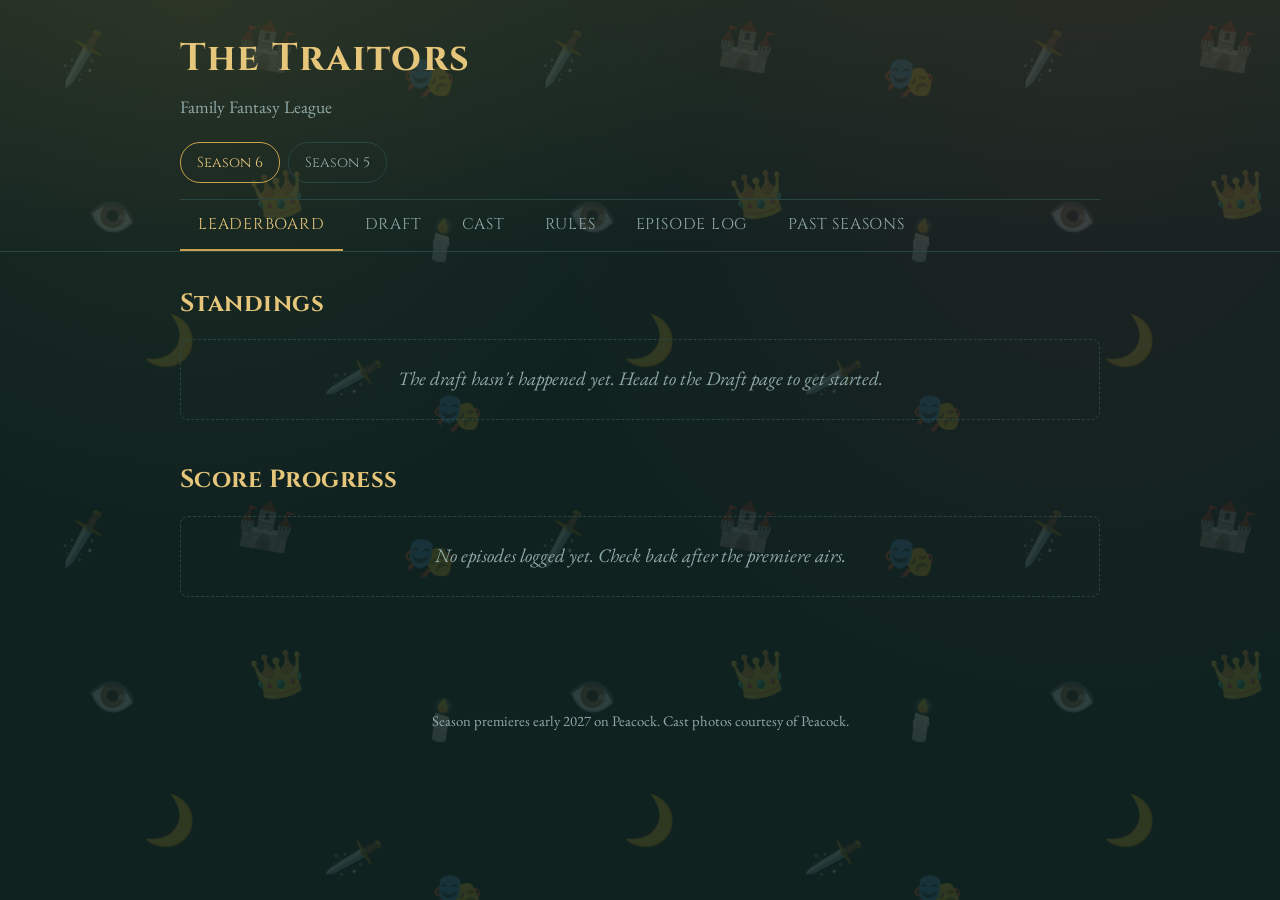
==== commit 5684c7fe: "Move season picker into the header above the page nav Season is the higher level, so it sits above L" ====
--- a/index.html
+++ b/index.html
@@ -12,6 +12,7 @@
   <div class="wrap">
     <h1 class="site-title">The Traitors</h1>
     <p class="site-subtitle">Family Fantasy League</p>
+    <div class="season-tabs header-season-tabs" id="league-season-tabs"></div>
     <nav class="main-nav">
       <a href="index.html" class="active">Leaderboard</a>
       <a href="draft.html">Draft</a>
@@ -24,7 +25,6 @@
 </header>
 
 <div class="wrap">
-  <div class="season-tabs" id="league-season-tabs"></div>
   <h2>Standings</h2>
   <div id="leaderboard" class="owner-grid"></div>
 
--- a/style.css
+++ b/style.css
@@ -662,3 +662,11 @@
   white-space: nowrap;
   vertical-align: middle;
 }
+
+/* League season picker sits in the header, above the page nav */
+.season-tabs.header-season-tabs { margin: 0 0 16px; }
+
+/* Narrow phones: the "20-pt pool, split evenly" cell was pushing the rules table 3px wide */
+@media (max-width: 400px) {
+  table.rules-table th, table.rules-table td { padding: 10px 8px; }
+}
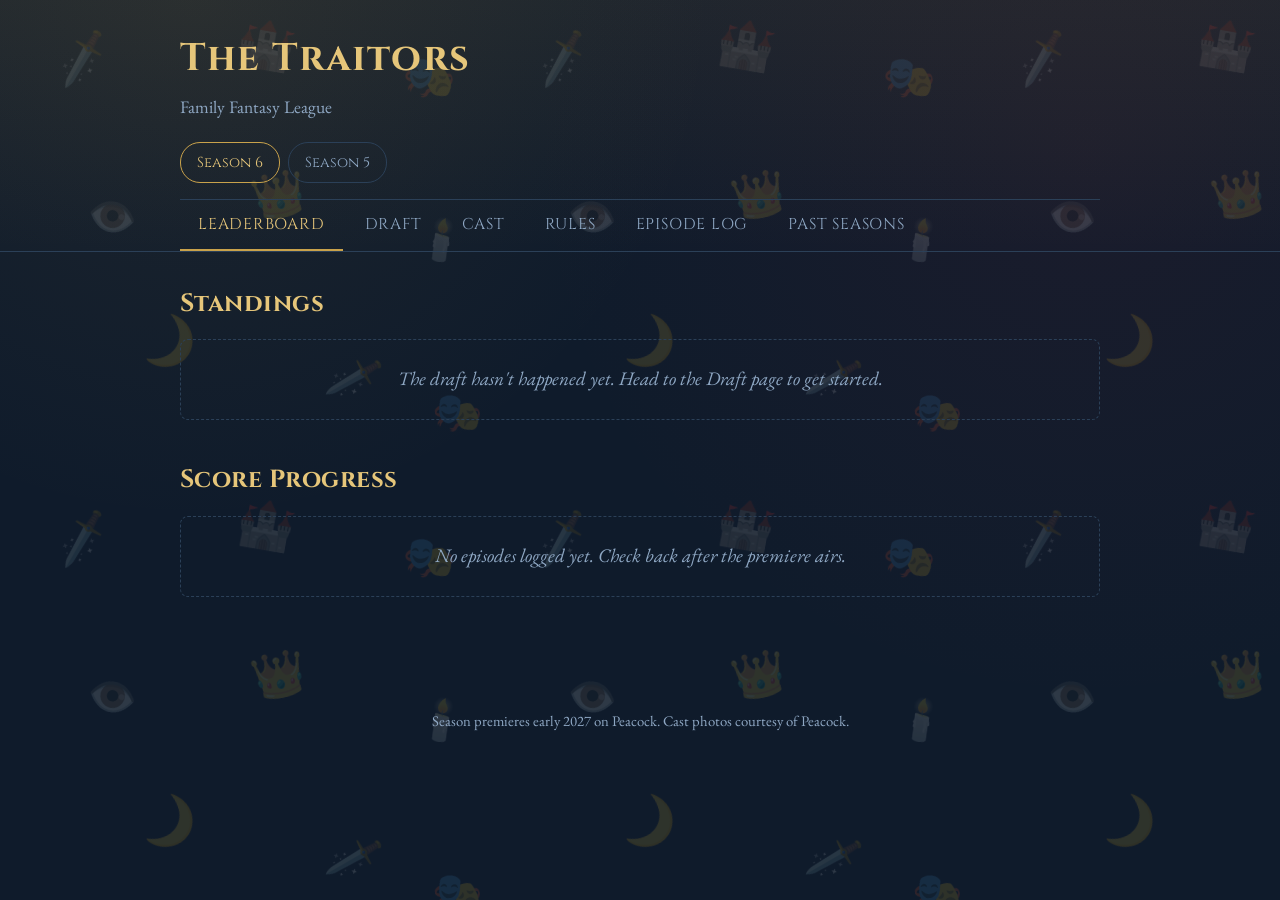
==== commit c4fc95cf: "Season 6 moonlit-steel theme; fix live draft board rows Per-season colors in style.css (:root[data-s" ====
--- a/index.html
+++ b/index.html
@@ -5,6 +5,7 @@
 <meta name="viewport" content="width=device-width, initial-scale=1.0">
 <title>The Traitors - Fantasy League</title>
 <link rel="icon" href="data:image/svg+xml,%3Csvg xmlns='http://www.w3.org/2000/svg' viewBox='0 0 100 100'%3E%3Ctext y='.9em' font-size='90'%3E%F0%9F%97%A1%EF%B8%8F%3C/text%3E%3C/svg%3E">
+<script src="js/theme-boot.js"></script>
 <link rel="stylesheet" href="style.css">
 </head>
 <body>
--- a/style.css
+++ b/style.css
@@ -11,9 +11,22 @@
   --green: #4f8f6b;
   --text: #ece6d8;
   --text-dim: #8faaa8;
+  --bg-out: #2a2e2d;
   --font-display: 'Cinzel', Georgia, serif;
   --font-body: 'EB Garamond', Georgia, 'Times New Roman', serif;
   --bg-pattern: url("[data-uri]");
+}
+
+/* Season 6 (celebrity season): moonlit steel blue, matched to Peacock's cast-photo
+   backdrops. Season 5 (New Blood) keeps the green above. js/theme-boot.js sets
+   data-season before first paint so neither season flashes the other's colors. */
+:root[data-season="6"] {
+  --bg: #0f1b2b;
+  --bg-raised: #15253a;
+  --bg-card: #1b2f47;
+  --border: #2b4058;
+  --text-dim: #8fa8c4;
+  --bg-out: #252c37;
 }
 
 * { box-sizing: border-box; }
@@ -184,13 +197,16 @@
 }
 
 .roster-list .avatar { width: 60px; height: 60px; }
+/* Live draft board rows: small photo beside the name, pick number pushed right */
+.roster-list .pwho { display: flex; align-items: center; gap: 10px; flex: 1; min-width: 0; }
+.roster-list .pwho .avatar { width: 30px; height: 30px; }
 
 .roster-list .pname { color: var(--text); }
 .roster-list .pname.eliminated { color: var(--text-dim); text-decoration: line-through; }
 .standings-roster li { padding: 10px 8px; }
 .standings-roster .pname { font-weight: 600; }
 .standings-roster .pname.eliminated { font-weight: 400; }
-.standings-roster li.out { background: #2a2e2d; border-radius: 6px; }
+.standings-roster li.out { background: var(--bg-out); border-radius: 6px; }
 .standings-roster li.out .avatar { filter: grayscale(1); }
 .roster-list .pname.traitor { color: var(--red); }
 .roster-list .pmeta { display: block; font-size: 0.82rem; color: var(--text-dim); }
